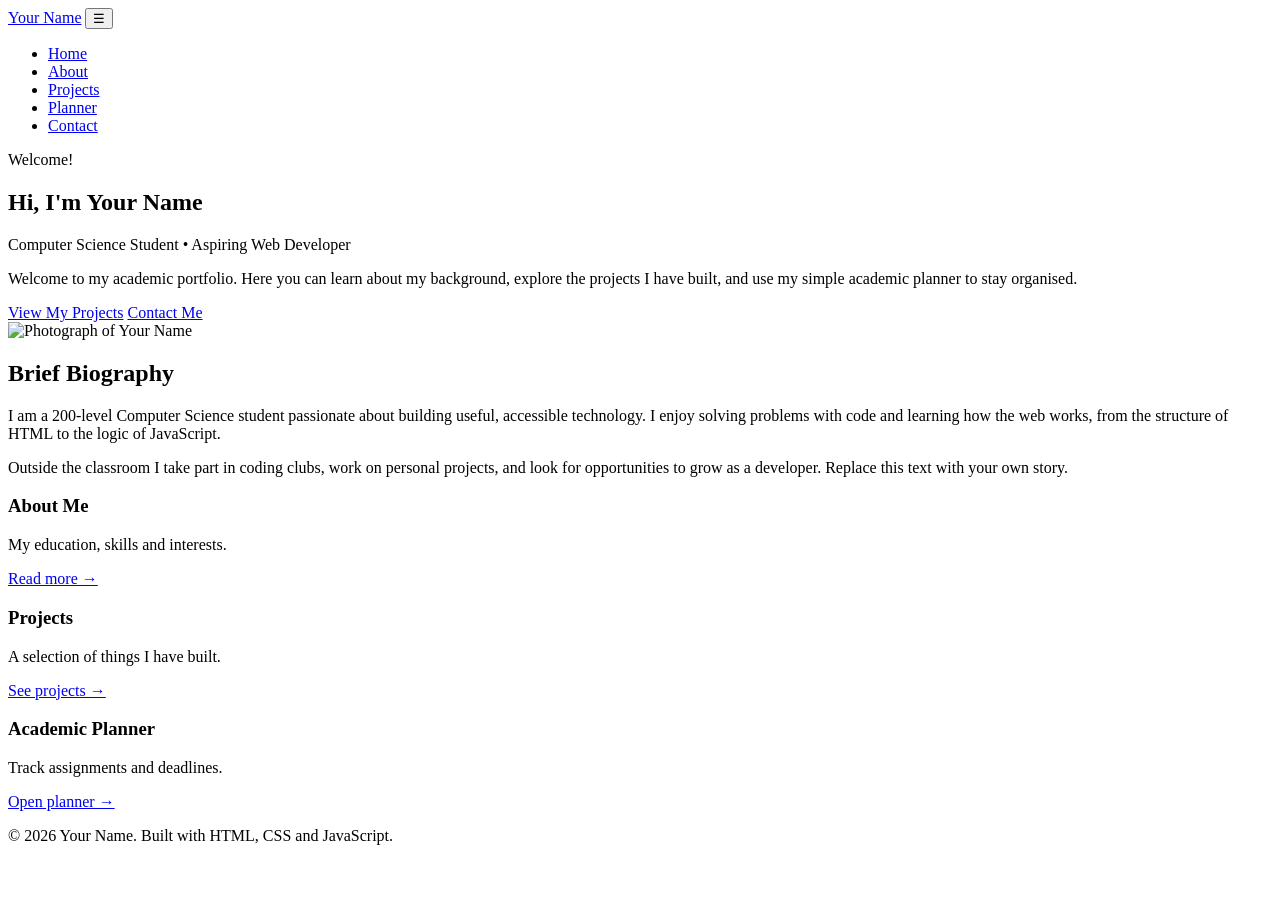
==== index.html @ 5ddd290e "Add files via upload" ====
<!DOCTYPE html>
<html lang="en">
<head>
  <meta charset="UTF-8">
  <meta name="viewport" content="width=device-width, initial-scale=1.0">
  <meta name="description" content="Personal academic portfolio of a university student.">
  <title>Home | Student Portfolio</title>
  <link rel="stylesheet" href="css/style.css">
</head>
<body>
  <header class="site-header">
    <nav class="nav-bar" aria-label="Main navigation">
      <a href="index.html" class="logo">Your Name</a>
      <button class="menu-toggle" id="menuToggle" aria-label="Toggle menu" aria-expanded="false">&#9776;</button>
      <ul class="nav-links" id="navLinks">
        <li><a href="index.html">Home</a></li>
        <li><a href="about.html">About</a></li>
        <li><a href="projects.html">Projects</a></li>
        <li><a href="planner.html">Planner</a></li>
        <li><a href="contact.html">Contact</a></li>
      </ul>
    </nav>
  </header>

  <main>
    <section class="hero">
      <div>
        <p id="greeting" class="tagline">Welcome!</p>
        <h1>Hi, I'm Your Name</h1>
        <p class="tagline">Computer Science Student &bull; Aspiring Web Developer</p>
        <p>
          Welcome to my academic portfolio. Here you can learn about my background,
          explore the projects I have built, and use my simple academic planner to stay organised.
        </p>
        <a href="projects.html" class="btn">View My Projects</a>
        <a href="contact.html" class="btn secondary">Contact Me</a>
      </div>
      <img src="images/profile.svg" alt="Photograph of Your Name">
    </section>

    <section class="card">
      <h2>Brief Biography</h2>
      <p>
        I am a 200-level Computer Science student passionate about building useful,
        accessible technology. I enjoy solving problems with code and learning how
        the web works, from the structure of HTML to the logic of JavaScript.
      </p>
      <p>
        Outside the classroom I take part in coding clubs, work on personal projects,
        and look for opportunities to grow as a developer. Replace this text with your own story.
      </p>
    </section>

    <section class="grid">
      <article class="card">
        <h3>About Me</h3>
        <p>My education, skills and interests.</p>
        <a href="about.html">Read more &rarr;</a>
      </article>
      <article class="card">
        <h3>Projects</h3>
        <p>A selection of things I have built.</p>
        <a href="projects.html">See projects &rarr;</a>
      </article>
      <article class="card">
        <h3>Academic Planner</h3>
        <p>Track assignments and deadlines.</p>
        <a href="planner.html">Open planner &rarr;</a>
      </article>
    </section>
  </main>

  <footer class="site-footer">
    <p>&copy; <span id="year">2026</span> Your Name. Built with HTML, CSS and JavaScript.</p>
  </footer>
  <script src="js/main.js"></script>
</body>
</html>
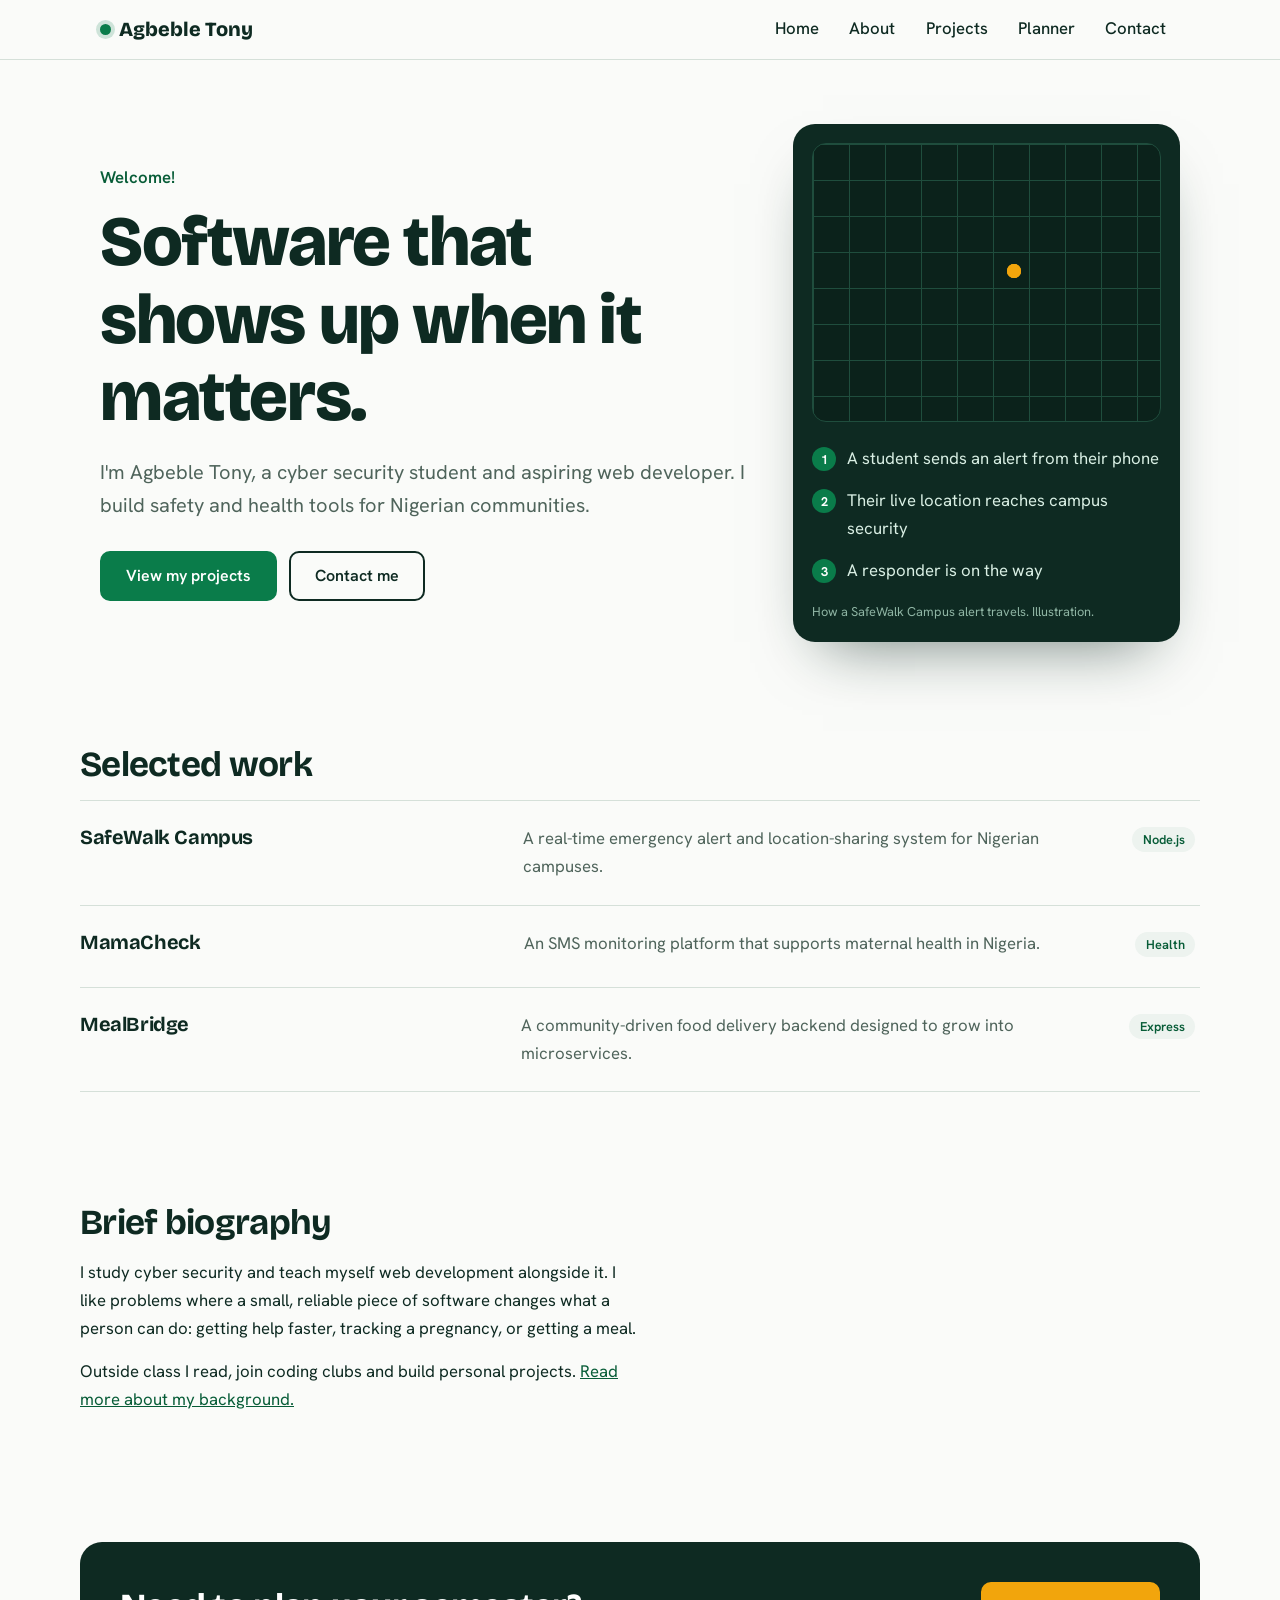
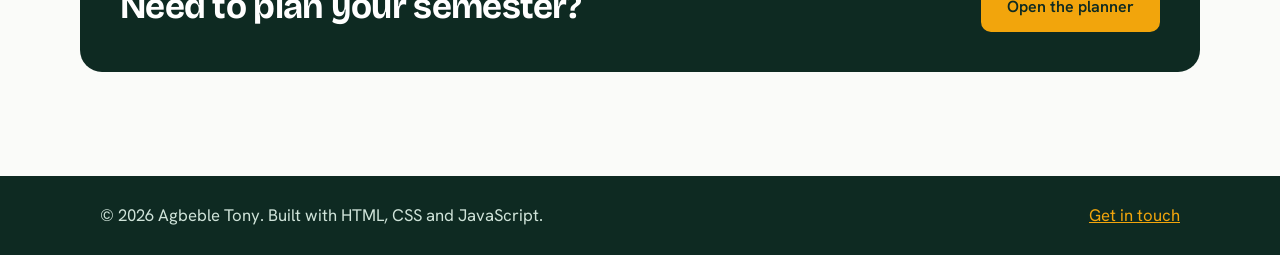
==== commit bce5b3aa: "porfoilio revamps" ====
--- a/index.html
+++ b/index.html
@@ -3,75 +3,87 @@
 <head>
   <meta charset="UTF-8">
   <meta name="viewport" content="width=device-width, initial-scale=1.0">
-  <meta name="description" content="Personal academic portfolio of a university student.">
-  <title>Home | Student Portfolio</title>
-  <link rel="stylesheet" href="css/style.css">
+  <meta name="description" content="Agbeble Tony is a cyber security student and aspiring web developer building safety and health tools for Nigerian communities.">
+  <title>Agbeble Tony | Cyber Security Student &amp; Web Developer</title>
+  <link rel="preconnect" href="https://fonts.googleapis.com">
+  <link rel="preconnect" href="https://fonts.gstatic.com" crossorigin>
+  <link rel="stylesheet" href="https://fonts.googleapis.com/css2?family=Bricolage+Grotesque:opsz,wght@12..96,500;12..96,700;12..96,800&family=Hanken+Grotesk:wght@400;500;600;700&display=swap">
+  <link rel="stylesheet" href="/student-portfolio/css/style.css">
 </head>
 <body>
+  <a class="skip" href="#main">Skip to content</a>
   <header class="site-header">
     <nav class="nav-bar" aria-label="Main navigation">
-      <a href="index.html" class="logo">Your Name</a>
+      <a href="index.html" class="logo">Agbeble Tony</a>
       <button class="menu-toggle" id="menuToggle" aria-label="Toggle menu" aria-expanded="false">&#9776;</button>
       <ul class="nav-links" id="navLinks">
-        <li><a href="index.html">Home</a></li>
-        <li><a href="about.html">About</a></li>
-        <li><a href="projects.html">Projects</a></li>
-        <li><a href="planner.html">Planner</a></li>
-        <li><a href="contact.html">Contact</a></li>
+        <li><a href="/student-portfolio/index.html">Home</a></li>
+        <li><a href="/student-portfolio/about.html">About</a></li>
+        <li><a href="/student-portfolio/projects.html">Projects</a></li>
+        <li><a href="/student-portfolio/planner.html">Planner</a></li>
+        <li><a href="/student-portfolio/contact.html">Contact</a></li>
       </ul>
     </nav>
   </header>
 
-  <main>
-    <section class="hero">
+  <main id="main">
+    <section class="wrap hero">
       <div>
-        <p id="greeting" class="tagline">Welcome!</p>
-        <h1>Hi, I'm Your Name</h1>
-        <p class="tagline">Computer Science Student &bull; Aspiring Web Developer</p>
-        <p>
-          Welcome to my academic portfolio. Here you can learn about my background,
-          explore the projects I have built, and use my simple academic planner to stay organised.
-        </p>
-        <a href="projects.html" class="btn">View My Projects</a>
-        <a href="contact.html" class="btn secondary">Contact Me</a>
+        <p id="greeting">Welcome!</p>
+        <h1>Software that shows up when it matters.</h1>
+        <p class="lead">I'm Agbeble Tony, a cyber security student and aspiring web developer. I build safety and health tools for Nigerian communities.</p>
+        <a href="projects.html" class="btn">View my projects</a>
+        <a href="contact.html" class="btn ghost">Contact me</a>
       </div>
-      <img src="images/profile.svg" alt="Photograph of Your Name">
+      <figure class="radar">
+        <div class="radar-map" aria-hidden="true"><span class="ping"></span></div>
+        <ol class="flow">
+          <li>A student sends an alert from their phone</li>
+          <li>Their live location reaches campus security</li>
+          <li>A responder is on the way</li>
+        </ol>
+        <figcaption>How a SafeWalk Campus alert travels. Illustration.</figcaption>
+      </figure>
     </section>
 
-    <section class="card">
-      <h2>Brief Biography</h2>
-      <p>
-        I am a 200-level Computer Science student passionate about building useful,
-        accessible technology. I enjoy solving problems with code and learning how
-        the web works, from the structure of HTML to the logic of JavaScript.
-      </p>
-      <p>
-        Outside the classroom I take part in coding clubs, work on personal projects,
-        and look for opportunities to grow as a developer. Replace this text with your own story.
-      </p>
+    <section class="wrap section">
+      <h2>Selected work</h2>
+      <a class="work-row" href="projects.html">
+        <h3>SafeWalk Campus</h3>
+        <p>A real-time emergency alert and location-sharing system for Nigerian campuses.</p>
+        <span class="tag">Node.js</span>
+      </a>
+      <a class="work-row" href="projects.html">
+        <h3>MamaCheck</h3>
+        <p>An SMS monitoring platform that supports maternal health in Nigeria.</p>
+        <span class="tag">Health</span>
+      </a>
+      <a class="work-row" href="projects.html">
+        <h3>MealBridge</h3>
+        <p>A community-driven food delivery backend designed to grow into microservices.</p>
+        <span class="tag">Express</span>
+      </a>
     </section>
 
-    <section class="grid">
-      <article class="card">
-        <h3>About Me</h3>
-        <p>My education, skills and interests.</p>
-        <a href="about.html">Read more &rarr;</a>
-      </article>
-      <article class="card">
-        <h3>Projects</h3>
-        <p>A selection of things I have built.</p>
-        <a href="projects.html">See projects &rarr;</a>
-      </article>
-      <article class="card">
-        <h3>Academic Planner</h3>
-        <p>Track assignments and deadlines.</p>
-        <a href="planner.html">Open planner &rarr;</a>
-      </article>
+    <section class="wrap section">
+      <h2>Brief biography</h2>
+      <p>I study cyber security and teach myself web development alongside it. I like problems where a small, reliable piece of software changes what a person can do: getting help faster, tracking a pregnancy, or getting a meal.</p>
+      <p>Outside class I read, join coding clubs and build personal projects. <a href="about.html">Read more about my background.</a></p>
+    </section>
+
+    <section class="wrap section">
+      <div class="band">
+        <h2>Need to plan your semester?</h2>
+        <a href="planner.html" class="btn">Open the planner</a>
+      </div>
     </section>
   </main>
 
   <footer class="site-footer">
-    <p>&copy; <span id="year">2026</span> Your Name. Built with HTML, CSS and JavaScript.</p>
+    <div class="wrap">
+      <p>&copy; <span id="year">2026</span> Agbeble Tony. Built with HTML, CSS and JavaScript.</p>
+      <p><a href="contact.html">Get in touch</a></p>
+    </div>
   </footer>
   <script src="js/main.js"></script>
 </body>
--- a/student-portfolio/css/style.css
+++ b/student-portfolio/css/style.css
@@ -0,0 +1,155 @@
+/* Agbeble Tony portfolio: ink + Nigerian green, built around one idea: an alert that gets answered */
+:root{
+  --ink:#0e2a22; --green:#0a7c4a; --green-d:#075c37; --mist:#edf3ef; --paper:#fafbf9;
+  --line:#d5e0d9; --amber:#f2a50c; --muted:#4f645b; --danger:#b42318;
+  --r:14px;
+  --display:"Bricolage Grotesque","Segoe UI",system-ui,sans-serif;
+  --body:"Hanken Grotesk","Segoe UI",system-ui,sans-serif;
+}
+*{box-sizing:border-box;margin:0;padding:0}
+html{scroll-behavior:smooth}
+body{font-family:var(--body);background:var(--paper);color:var(--ink);line-height:1.65;min-height:100vh;display:flex;flex-direction:column;font-size:1.05rem}
+img{max-width:100%;display:block}
+a{color:var(--green-d)}
+h1,h2,h3{font-family:var(--display);line-height:1.1;letter-spacing:-.02em}
+h1{font-size:clamp(2.4rem,6vw,4.4rem);font-weight:800;margin-bottom:1.2rem}
+h2{font-size:clamp(1.6rem,3vw,2.2rem);font-weight:700;margin-bottom:1rem}
+h3{font-size:1.25rem;font-weight:700;margin-bottom:.4rem}
+p{margin-bottom:1rem;max-width:62ch}
+:focus-visible{outline:3px solid var(--amber);outline-offset:3px;border-radius:4px}
+.skip{position:absolute;left:-999px;top:0;background:var(--ink);color:#fff;padding:.6rem 1rem;z-index:50}
+.skip:focus{left:0}
+.wrap{width:100%;max-width:1120px;margin:0 auto;padding:0 1.25rem}
+main{flex:1}
+.section{padding:3.5rem 0}
+.page-head{padding:3.5rem 0 1rem}
+.page-head p{font-size:1.15rem;color:var(--muted)}
+.muted{color:var(--muted)}
+
+/* Header */
+.site-header{background:rgba(250,251,249,.92);backdrop-filter:blur(10px);border-bottom:1px solid var(--line);position:sticky;top:0;z-index:20;transition:box-shadow .3s}
+.site-header.scrolled{box-shadow:0 6px 24px rgba(14,42,34,.08)}
+.nav-bar{max-width:1120px;margin:0 auto;padding:.8rem 1.25rem;display:flex;align-items:center;justify-content:space-between;position:relative}
+.logo{font-family:var(--display);font-weight:800;font-size:1.25rem;color:var(--ink);text-decoration:none;display:flex;align-items:center;gap:.5rem}
+.logo::before{content:"";width:.7rem;height:.7rem;border-radius:50%;background:var(--green);box-shadow:0 0 0 4px rgba(10,124,74,.18)}
+.nav-links{list-style:none;display:flex;gap:.2rem}
+.nav-links a{color:var(--ink);text-decoration:none;padding:.45rem .85rem;border-radius:8px;font-weight:500}
+.nav-links a:hover{background:var(--mist)}
+.nav-links a.active{color:var(--green-d);font-weight:700;box-shadow:inset 0 -3px 0 var(--green)}
+.menu-toggle{display:none;background:none;border:1.5px solid var(--ink);color:var(--ink);font-size:1.3rem;padding:.1rem .6rem;border-radius:8px;cursor:pointer}
+
+/* Buttons */
+.btn{display:inline-block;background:var(--green);color:#fff;padding:.8rem 1.5rem;border:2px solid var(--green);border-radius:10px;text-decoration:none;font:600 1rem var(--body);cursor:pointer;transition:background .2s,transform .2s}
+.btn:hover{background:var(--green-d);border-color:var(--green-d)}
+.btn:active{transform:translateY(1px)}
+.btn.ghost{background:transparent;color:var(--ink);border-color:var(--ink);margin-left:.5rem}
+.btn.ghost:hover{background:var(--ink);color:#fff}
+.btn.small{padding:.45rem .9rem;font-size:.9rem}
+
+/* Hero: the one memorable moment */
+.hero{display:grid;grid-template-columns:1.25fr .75fr;gap:3rem;align-items:center;padding:4rem 1.25rem 3rem}
+.hero .lead{font-size:1.25rem;color:var(--muted);margin-bottom:1.8rem}
+#greeting{font-weight:600;color:var(--green-d);margin-bottom:.8rem}
+.radar{background:var(--ink);color:#d9efe4;border-radius:22px;padding:1.2rem;box-shadow:0 30px 60px -30px rgba(14,42,34,.6)}
+.radar-map{position:relative;aspect-ratio:5/4;border-radius:14px;border:1px solid #1f4d3d;overflow:hidden;
+  background:linear-gradient(#1f4d3d 1px,transparent 1px) 0 0/36px 36px,linear-gradient(90deg,#1f4d3d 1px,transparent 1px) 0 0/36px 36px,#0b221b}
+.ping{position:absolute;left:58%;top:46%;width:14px;height:14px;margin:-7px;border-radius:50%;background:var(--amber)}
+.ping::before,.ping::after{content:"";position:absolute;inset:0;border-radius:50%;border:2px solid var(--amber);animation:ring 2.4s ease-out infinite}
+.ping::after{animation-delay:1.2s}
+@keyframes ring{from{transform:scale(1);opacity:.9}to{transform:scale(7);opacity:0}}
+.flow{list-style:none;counter-reset:s;margin:1rem 0 .6rem}
+.flow li{counter-increment:s;display:flex;gap:.7rem;padding:.45rem 0;opacity:0;animation:reveal .6s ease forwards}
+.flow li::before{content:counter(s);flex:none;width:1.5rem;height:1.5rem;border-radius:50%;background:var(--green);color:#fff;font-size:.8rem;font-weight:700;display:grid;place-items:center;margin-top:.15rem}
+.flow li:nth-child(1){animation-delay:.5s}.flow li:nth-child(2){animation-delay:1.5s}.flow li:nth-child(3){animation-delay:2.5s}
+@keyframes reveal{from{opacity:0;transform:translateX(-8px)}to{opacity:1;transform:none}}
+.radar figcaption{font-size:.8rem;color:#8fb5a4}
+
+/* Work rows */
+.work-row{display:grid;grid-template-columns:1fr 1.4fr auto;gap:1.5rem;align-items:baseline;padding:1.5rem 0;border-top:1px solid var(--line);text-decoration:none;color:var(--ink);transition:background .2s,padding .2s}
+.work-row:last-child{border-bottom:1px solid var(--line)}
+.work-row:hover{background:var(--mist);padding-left:1rem;padding-right:1rem}
+.work-row p{margin:0;color:var(--muted)}
+.band{background:var(--ink);color:#fff;border-radius:22px;padding:2.5rem;display:flex;justify-content:space-between;align-items:center;gap:1.5rem;flex-wrap:wrap}
+.band h2{margin:0}
+.band .btn{background:var(--amber);border-color:var(--amber);color:var(--ink)}
+
+/* Cards & grids */
+.card{background:#fff;border:1px solid var(--line);border-radius:var(--r);padding:1.6rem;margin-bottom:1.5rem}
+.grid{display:grid;grid-template-columns:repeat(auto-fit,minmax(280px,1fr));gap:1.5rem}
+.grid .card{margin-bottom:0}
+.project-card{padding:0;overflow:hidden;display:flex;flex-direction:column}
+.project-card .bar{height:8px;background:var(--green)}
+.project-card:nth-child(2) .bar{background:var(--amber)}
+.project-card:nth-child(3) .bar{background:var(--ink)}
+.project-card .body{padding:1.4rem;display:flex;flex-direction:column;flex:1}
+.project-card .body a{margin-top:auto;font-weight:600}
+.project-card[hidden]{display:none}
+.tag{display:inline-block;background:var(--mist);color:var(--green-d);font-size:.8rem;font-weight:600;padding:.12rem .65rem;border-radius:999px;margin:0 .3rem .4rem 0}
+.chips{display:flex;gap:.5rem;flex-wrap:wrap;margin:1.2rem 0 1.8rem}
+.chip{background:#fff;border:1.5px solid var(--line);border-radius:999px;padding:.4rem 1rem;font:600 .95rem var(--body);cursor:pointer;color:var(--ink)}
+.chip[aria-pressed="true"]{background:var(--ink);border-color:var(--ink);color:#fff}
+
+/* Lists, tables */
+ul.styled,ol.styled{margin:0 0 1rem 1.3rem}
+ul.styled li,ol.styled li{margin-bottom:.4rem}
+.table-wrap{overflow-x:auto}
+table{width:100%;border-collapse:collapse}
+caption{text-align:left;color:var(--muted);padding-bottom:.6rem}
+th,td{padding:.75rem .9rem;text-align:left;border-bottom:1px solid var(--line)}
+th{background:var(--ink);color:#fff;font-weight:600}
+tbody tr:hover{background:var(--mist)}
+.about-top{display:grid;grid-template-columns:200px 1fr;gap:2rem;align-items:center;margin-bottom:2rem}
+.about-top img{width:200px;height:200px;border-radius:50%;border:4px solid var(--green)}
+.skill-group h3{margin-top:1rem}
+video,audio{width:100%;border-radius:var(--r);margin-top:.5rem}
+
+/* Planner */
+.planner-form{display:flex;gap:.6rem;flex-wrap:wrap}
+.planner-form input[type=text]{flex:2 1 220px}
+.planner-form input[type=date]{flex:1 1 150px}
+.progress{height:10px;background:var(--mist);border-radius:99px;overflow:hidden;margin-top:1.2rem}
+.progress span{display:block;height:100%;width:0;background:var(--green);transition:width .5s ease}
+.task-stats{display:flex;gap:1.5rem;flex-wrap:wrap;color:var(--muted);font-weight:600;margin:.8rem 0}
+.toolbar{display:flex;justify-content:space-between;gap:.6rem;flex-wrap:wrap;align-items:center}
+.task-list{list-style:none;margin-top:1rem}
+.task-item{display:flex;align-items:center;gap:.8rem;border:1px solid var(--line);border-left:5px solid var(--green);border-radius:10px;padding:.8rem 1rem;margin-bottom:.6rem;background:#fff}
+.task-item.completed{border-left-color:#9db3a8;opacity:.7}
+.task-item.completed .task-title{text-decoration:line-through}
+.task-item.overdue{border-left-color:var(--danger)}
+.task-text{flex:1;word-break:break-word}
+.task-date{font-size:.85rem;color:var(--muted)}
+.overdue .task-date{color:var(--danger);font-weight:600}
+.task-item input[type=checkbox]{width:20px;height:20px;accent-color:var(--green);cursor:pointer}
+.delete-btn{background:none;color:var(--danger);border:1.5px solid var(--danger);border-radius:8px;padding:.3rem .8rem;cursor:pointer;font:600 .9rem var(--body)}
+.delete-btn:hover{background:var(--danger);color:#fff}
+.empty-msg{text-align:center;color:var(--muted);padding:1.2rem}
+
+/* Forms */
+form .field{margin-bottom:1.1rem}
+label{display:block;font-weight:600;margin-bottom:.3rem}
+input[type=text],input[type=email],input[type=tel],input[type=date],textarea{width:100%;padding:.75rem .9rem;border:2px solid var(--line);border-radius:10px;font:inherit;background:#fff;transition:border-color .2s}
+input:focus,textarea:focus{outline:none;border-color:var(--green)}
+textarea{min-height:140px;resize:vertical}
+.error{color:var(--danger);font-size:.88rem;min-height:1.2rem;display:block;margin-top:.25rem}
+input.invalid,textarea.invalid{border-color:var(--danger)}
+.count{font-size:.85rem;color:var(--muted);text-align:right}
+.form-success{background:var(--mist);color:var(--green-d);border:1px solid var(--green);padding:1rem;border-radius:10px;margin-top:1rem;display:none;font-weight:600}
+
+/* Footer */
+.site-footer{background:var(--ink);color:#cfe3d9;padding:1.6rem 1.25rem;margin-top:3rem}
+.site-footer .wrap{display:flex;justify-content:space-between;gap:1rem;flex-wrap:wrap}
+.site-footer p{margin:0;max-width:none}
+.site-footer a{color:var(--amber)}
+
+@media (max-width:800px){
+  .hero{grid-template-columns:1fr;padding-top:2.5rem}
+  .work-row{grid-template-columns:1fr;gap:.3rem}
+  .about-top{grid-template-columns:1fr}
+  .menu-toggle{display:block}
+  .nav-links{display:none;position:absolute;top:100%;left:0;right:0;background:var(--paper);border-bottom:1px solid var(--line);flex-direction:column;padding:.6rem 1.25rem 1rem}
+  .nav-links.open{display:flex}
+}
+@media (prefers-reduced-motion:reduce){
+  *{animation:none!important;transition:none!important}
+  .flow li{opacity:1}
+}
